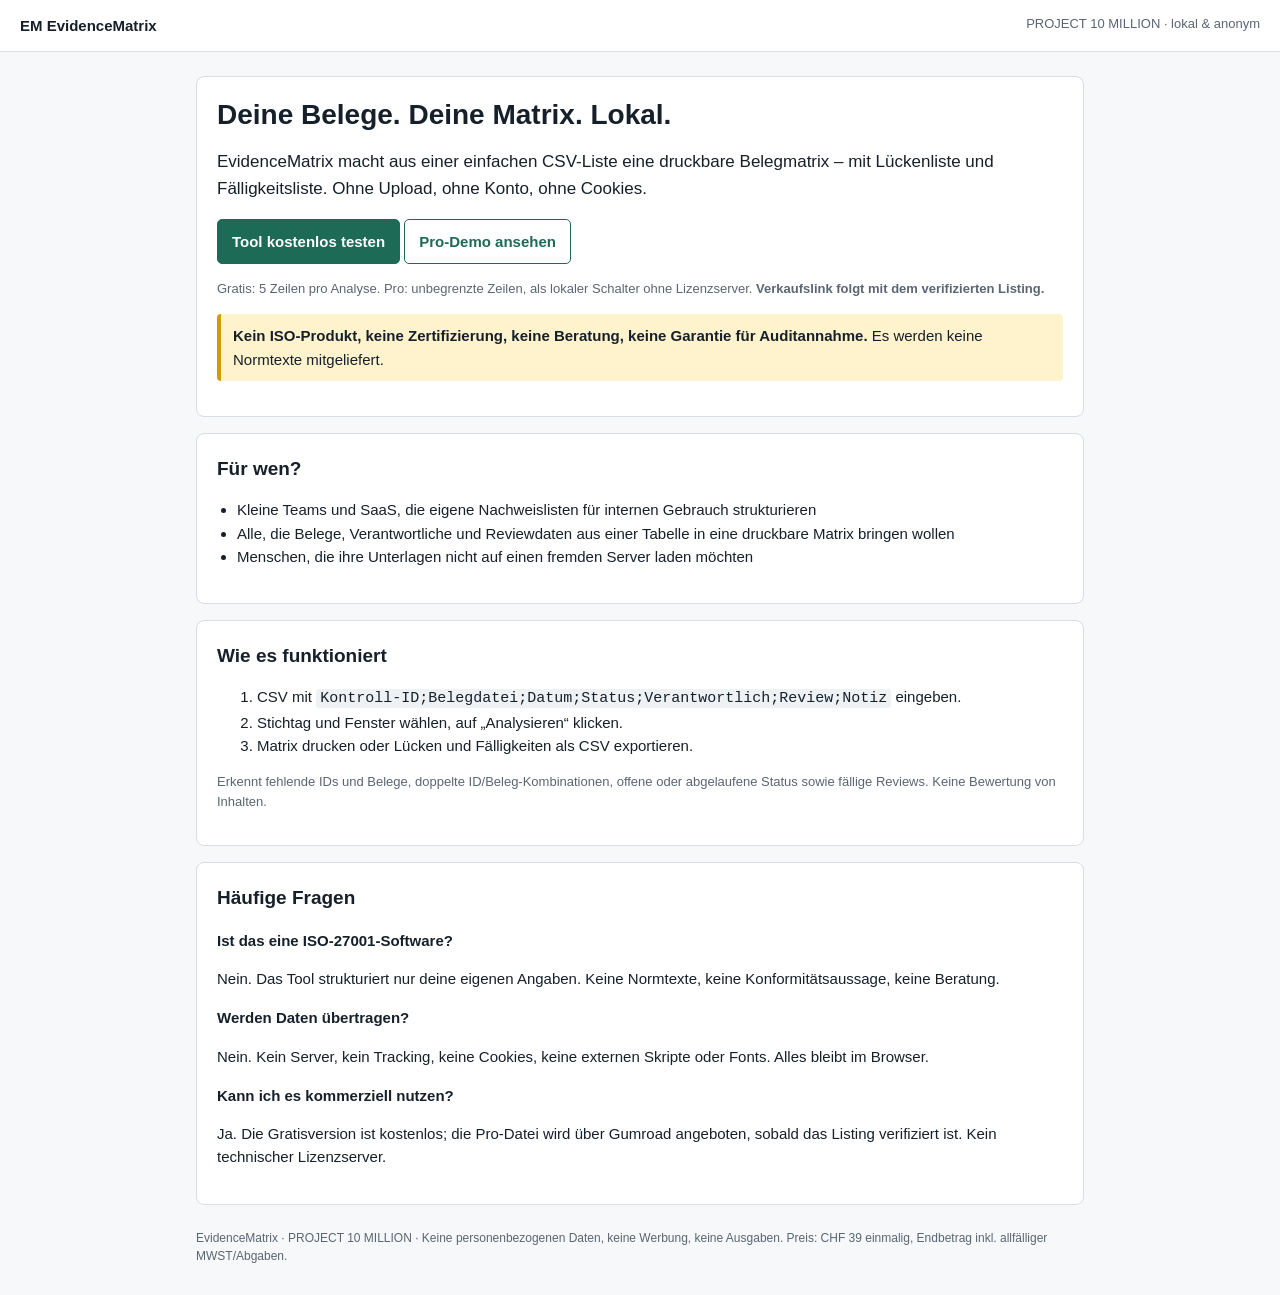
==== evidencematrix/index.html @ 5dbdaacd "EvidenceMatrix v0.1.0 – lokale Belegmatrix aus CSV Statische Landingpage und Tool im Unterordner; oh" ====
<!doctype html>
<html lang="de-CH">
<head>
  <meta charset="utf-8">
  <meta name="viewport" content="width=device-width, initial-scale=1">
  <title>EvidenceMatrix – Belegmatrix offline aus CSV</title>
  <meta name="description" content="Aus deiner eigenen CSV-Liste eine druckbare Belegmatrix, Lückenliste und Fälligkeitsliste erstellen. 100 % lokal im Browser, ohne Upload, Konto oder Cookies.">
  <meta name="robots" content="index,follow">
  <link rel="canonical" href="https://phil-antrope.github.io/qrwerk/evidencematrix/">
  <meta property="og:title" content="EvidenceMatrix – Belegmatrix offline aus CSV">
  <meta property="og:description" content="Struktur statt Beratung: deine Belege, deine Matrix, lokal im Browser.">
  <meta property="og:type" content="website">
  <meta property="og:url" content="https://phil-antrope.github.io/qrwerk/evidencematrix/">
  <meta name="twitter:card" content="summary">
  <script type="application/ld+json">
  {
    "@context": "https://schema.org",
    "@type": "SoftwareApplication",
    "name": "EvidenceMatrix",
    "applicationCategory": "BusinessApplication",
    "operatingSystem": "Webbrowser",
    "url": "https://phil-antrope.github.io/qrwerk/evidencematrix/",
    "description": "Lokaler Assembler für Belegmatrizen aus CSV: Lücken und fällige Reviews erkennen, ohne Upload und ohne Konto.",
    "offers": { "@type": "Offer", "price": "39", "priceCurrency": "CHF" }
  }
  </script>
  <script type="application/ld+json">
  {
    "@context": "https://schema.org",
    "@type": "FAQPage",
    "mainEntity": [
      {
        "@type": "Question",
        "name": "Was macht EvidenceMatrix?",
        "acceptedAnswer": { "@type": "Answer", "text": "Die Anwendung liest eine selbst gepflegte CSV-Liste mit Kontroll-IDs, Belegdateien, Status und Reviewdaten und erzeugt daraus eine druckbare Matrix, eine Lückenliste und eine Liste fälliger Reviews. Alles bleibt im Browser." }
      },
      {
        "@type": "Question",
        "name": "Ist EvidenceMatrix eine ISO-27001-Software?",
        "acceptedAnswer": { "@type": "Answer", "text": "Nein. Es werden keine Normtexte oder Kontrollkataloge mitgeliefert, keine Konformität zugesagt und keine Beratung angeboten. Das Tool strukturiert ausschliesslich deine eigenen Angaben." }
      },
      {
        "@type": "Question",
        "name": "Werden meine Daten hochgeladen?",
        "acceptedAnswer": { "@type": "Answer", "text": "Nein. Es gibt keinen Server, kein Tracking, keine Cookies und keine externen Ressourcen. Eine Vorlage wird nur auf ausdrücklichen Klick im lokalen Browser-Speicher abgelegt." }
      },
      {
        "@type": "Question",
        "name": "Was kostet EvidenceMatrix?",
        "acceptedAnswer": { "@type": "Answer", "text": "Die Gratisversion ist kostenlos und verarbeitet 5 Zeilen pro Analyse. Die Pro-Datei kostet CHF 39 einmalig, ohne Abo und ohne Lizenzserver. Der Verkauf startet erst mit einem verifizierten Produktlisting." }
      }
    ]
  }
  </script>
  <style>
    :root{color-scheme:light;--ink:#16202a;--muted:#5a6673;--line:#d8dee5;--accent:#1d6b57;--warn:#fff3cd}
    *{box-sizing:border-box}body{margin:0;font:15px/1.55 Arial,Helvetica,"Liberation Sans",sans-serif;color:var(--ink);background:#f6f8fa}
    header{display:flex;justify-content:space-between;gap:12px;padding:14px 20px;background:#fff;border-bottom:1px solid var(--line)}
    .brand{font-weight:700}.tag{color:var(--muted);font-size:13px}
    main{max-width:920px;margin:24px auto;padding:0 16px}
    section{background:#fff;border:1px solid var(--line);border-radius:8px;padding:20px;margin-bottom:16px}
    h1{font-size:28px;line-height:1.25;margin:0 0 10px}h2{font-size:19px;margin:0 0 8px}h3{font-size:15px;margin:16px 0 6px}
    .lead{font-size:17px}.hinweis{background:var(--warn);border-left:4px solid #d39c00;padding:10px 12px;border-radius:4px}
    a.button,button{display:inline-block;padding:10px 14px;border:1px solid var(--accent);background:var(--accent);color:#fff;border-radius:5px;text-decoration:none;font-weight:700;cursor:pointer}
    a.button.alt{background:#fff;color:var(--accent)}
    ul{padding-left:20px}.small{color:var(--muted);font-size:13px}code{background:#eef2f5;padding:1px 4px;border-radius:3px}
    footer{max-width:920px;margin:0 auto 30px;padding:0 16px;color:var(--muted);font-size:12px}
  </style>
</head>
<body>
  <header><div class="brand">EM EvidenceMatrix</div><div class="tag">PROJECT 10 MILLION · lokal &amp; anonym</div></header>
  <main>
    <section>
      <h1>Deine Belege. Deine Matrix. Lokal.</h1>
      <p class="lead">EvidenceMatrix macht aus einer einfachen CSV-Liste eine druckbare
        Belegmatrix – mit Lückenliste und Fälligkeitsliste. Ohne Upload, ohne Konto, ohne Cookies.</p>
      <p><a class="button" href="em-tool.html">Tool kostenlos testen</a>
        <a class="button alt" href="em-tool.html?pro=1">Pro-Demo ansehen</a></p>
      <p class="small">Gratis: 5 Zeilen pro Analyse. Pro: unbegrenzte Zeilen, als lokaler
        Schalter ohne Lizenzserver. <strong>Verkaufslink folgt mit dem verifizierten Listing.</strong></p>
      <p class="hinweis"><strong>Kein ISO-Produkt, keine Zertifizierung, keine Beratung,
        keine Garantie für Auditannahme.</strong> Es werden keine Normtexte mitgeliefert.</p>
    </section>

    <section>
      <h2>Für wen?</h2>
      <ul>
        <li>Kleine Teams und SaaS, die eigene Nachweislisten für internen Gebrauch strukturieren</li>
        <li>Alle, die Belege, Verantwortliche und Reviewdaten aus einer Tabelle in eine druckbare Matrix bringen wollen</li>
        <li>Menschen, die ihre Unterlagen nicht auf einen fremden Server laden möchten</li>
      </ul>
    </section>

    <section>
      <h2>Wie es funktioniert</h2>
      <ol>
        <li>CSV mit <code>Kontroll-ID;Belegdatei;Datum;Status;Verantwortlich;Review;Notiz</code> eingeben.</li>
        <li>Stichtag und Fenster wählen, auf „Analysieren“ klicken.</li>
        <li>Matrix drucken oder Lücken und Fälligkeiten als CSV exportieren.</li>
      </ol>
      <p class="small">Erkennt fehlende IDs und Belege, doppelte ID/Beleg-Kombinationen,
        offene oder abgelaufene Status sowie fällige Reviews. Keine Bewertung von Inhalten.</p>
    </section>

    <section>
      <h2>Häufige Fragen</h2>
      <h3>Ist das eine ISO-27001-Software?</h3>
      <p>Nein. Das Tool strukturiert nur deine eigenen Angaben. Keine Normtexte, keine Konformitätsaussage, keine Beratung.</p>
      <h3>Werden Daten übertragen?</h3>
      <p>Nein. Kein Server, kein Tracking, keine Cookies, keine externen Skripte oder Fonts. Alles bleibt im Browser.</p>
      <h3>Kann ich es kommerziell nutzen?</h3>
      <p>Ja. Die Gratisversion ist kostenlos; die Pro-Datei wird über Gumroad angeboten, sobald das Listing verifiziert ist. Kein technischer Lizenzserver.</p>
    </section>
  </main>
  <footer>EvidenceMatrix · PROJECT 10 MILLION · Keine personenbezogenen Daten, keine Werbung, keine Ausgaben. Preis: CHF 39 einmalig, Endbetrag inkl. allfälliger MWST/Abgaben.</footer>
</body>
</html>
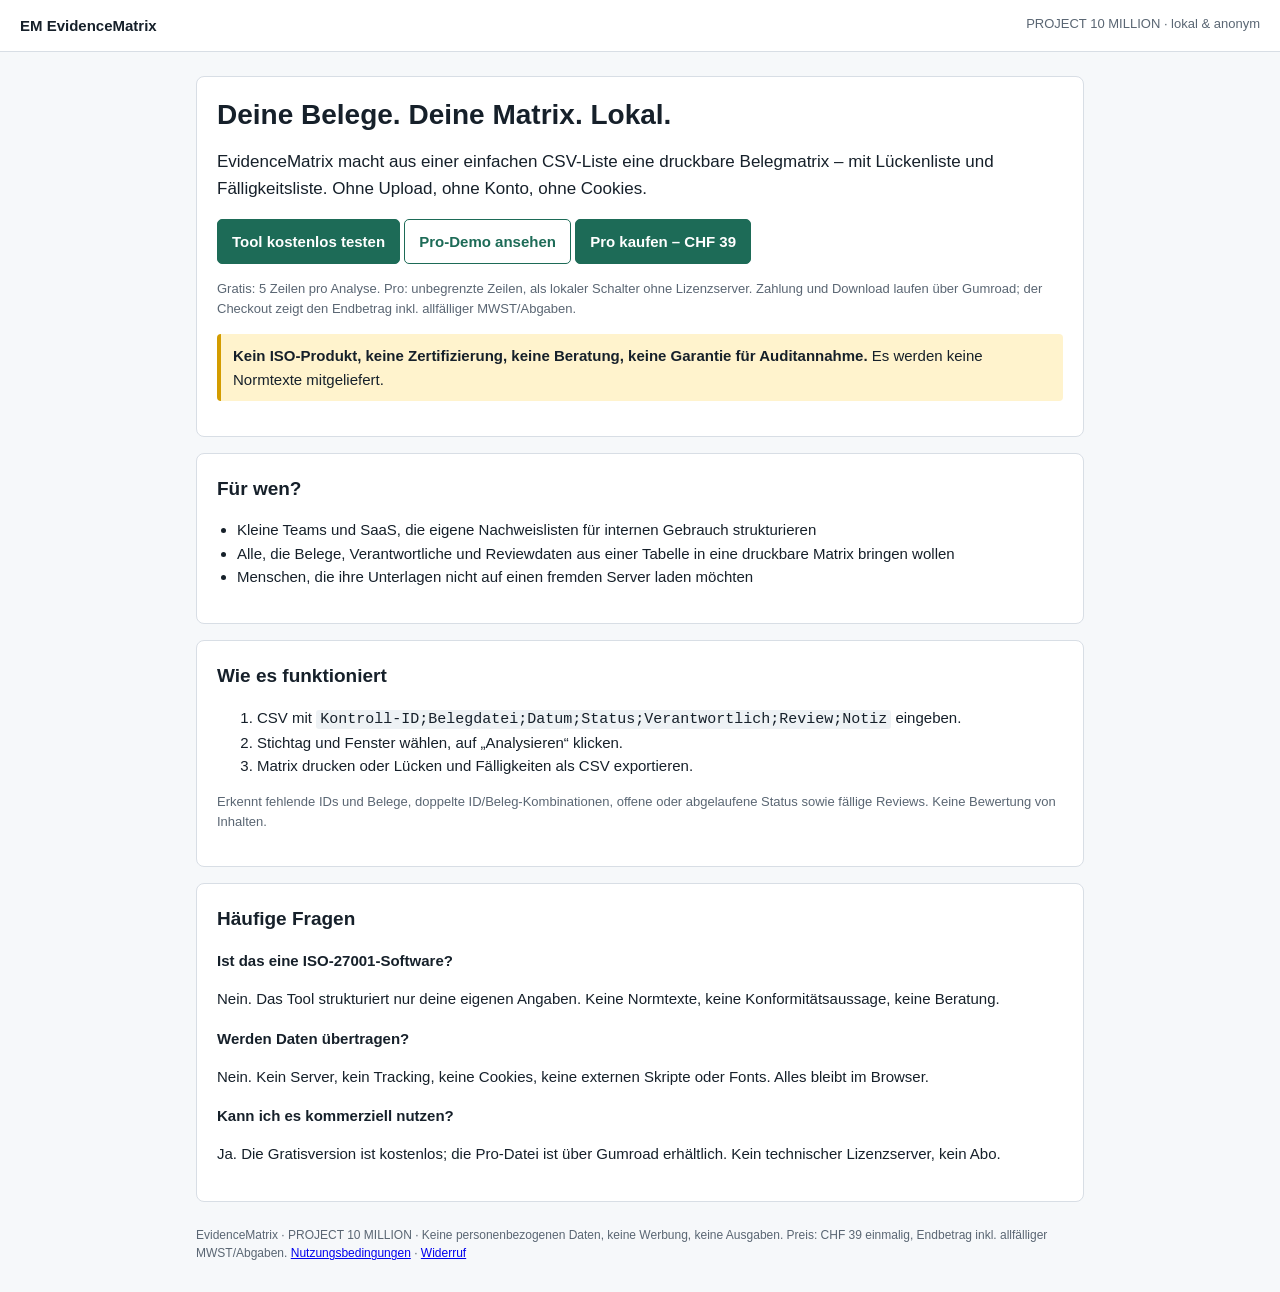
==== commit 53260c22: "EvidenceMatrix: Kaufbutton und Rechtliches verlinkt Gumroad-Listing verifiziert; CHF 39, 13.2 KB ZIP" ====
--- a/evidencematrix/index.html
+++ b/evidencematrix/index.html
@@ -47,7 +47,7 @@
       {
         "@type": "Question",
         "name": "Was kostet EvidenceMatrix?",
-        "acceptedAnswer": { "@type": "Answer", "text": "Die Gratisversion ist kostenlos und verarbeitet 5 Zeilen pro Analyse. Die Pro-Datei kostet CHF 39 einmalig, ohne Abo und ohne Lizenzserver. Der Verkauf startet erst mit einem verifizierten Produktlisting." }
+        "acceptedAnswer": { "@type": "Answer", "text": "Die Gratisversion ist kostenlos und verarbeitet 5 Zeilen pro Analyse. Die Pro-Datei kostet CHF 39 einmalig über Gumroad, ohne Abo und ohne Lizenzserver." }
       }
     ]
   }
@@ -75,9 +75,11 @@
       <p class="lead">EvidenceMatrix macht aus einer einfachen CSV-Liste eine druckbare
         Belegmatrix – mit Lückenliste und Fälligkeitsliste. Ohne Upload, ohne Konto, ohne Cookies.</p>
       <p><a class="button" href="em-tool.html">Tool kostenlos testen</a>
-        <a class="button alt" href="em-tool.html?pro=1">Pro-Demo ansehen</a></p>
+        <a class="button alt" href="em-tool.html?pro=1">Pro-Demo ansehen</a>
+        <a class="button" href="https://1502003004208.gumroad.com/l/evidencematrix">Pro kaufen – CHF 39</a></p>
       <p class="small">Gratis: 5 Zeilen pro Analyse. Pro: unbegrenzte Zeilen, als lokaler
-        Schalter ohne Lizenzserver. <strong>Verkaufslink folgt mit dem verifizierten Listing.</strong></p>
+        Schalter ohne Lizenzserver. Zahlung und Download laufen über Gumroad; der Checkout
+        zeigt den Endbetrag inkl. allfälliger MWST/Abgaben.</p>
       <p class="hinweis"><strong>Kein ISO-Produkt, keine Zertifizierung, keine Beratung,
         keine Garantie für Auditannahme.</strong> Es werden keine Normtexte mitgeliefert.</p>
     </section>
@@ -109,9 +111,9 @@
       <h3>Werden Daten übertragen?</h3>
       <p>Nein. Kein Server, kein Tracking, keine Cookies, keine externen Skripte oder Fonts. Alles bleibt im Browser.</p>
       <h3>Kann ich es kommerziell nutzen?</h3>
-      <p>Ja. Die Gratisversion ist kostenlos; die Pro-Datei wird über Gumroad angeboten, sobald das Listing verifiziert ist. Kein technischer Lizenzserver.</p>
+      <p>Ja. Die Gratisversion ist kostenlos; die Pro-Datei ist über Gumroad erhältlich. Kein technischer Lizenzserver, kein Abo.</p>
     </section>
   </main>
-  <footer>EvidenceMatrix · PROJECT 10 MILLION · Keine personenbezogenen Daten, keine Werbung, keine Ausgaben. Preis: CHF 39 einmalig, Endbetrag inkl. allfälliger MWST/Abgaben.</footer>
+  <footer>EvidenceMatrix · PROJECT 10 MILLION · Keine personenbezogenen Daten, keine Werbung, keine Ausgaben. Preis: CHF 39 einmalig, Endbetrag inkl. allfälliger MWST/Abgaben. <a href="../rechtliches/nutzungsbedingungen.html">Nutzungsbedingungen</a> · <a href="../rechtliches/widerruf.html">Widerruf</a></footer>
 </body>
 </html>
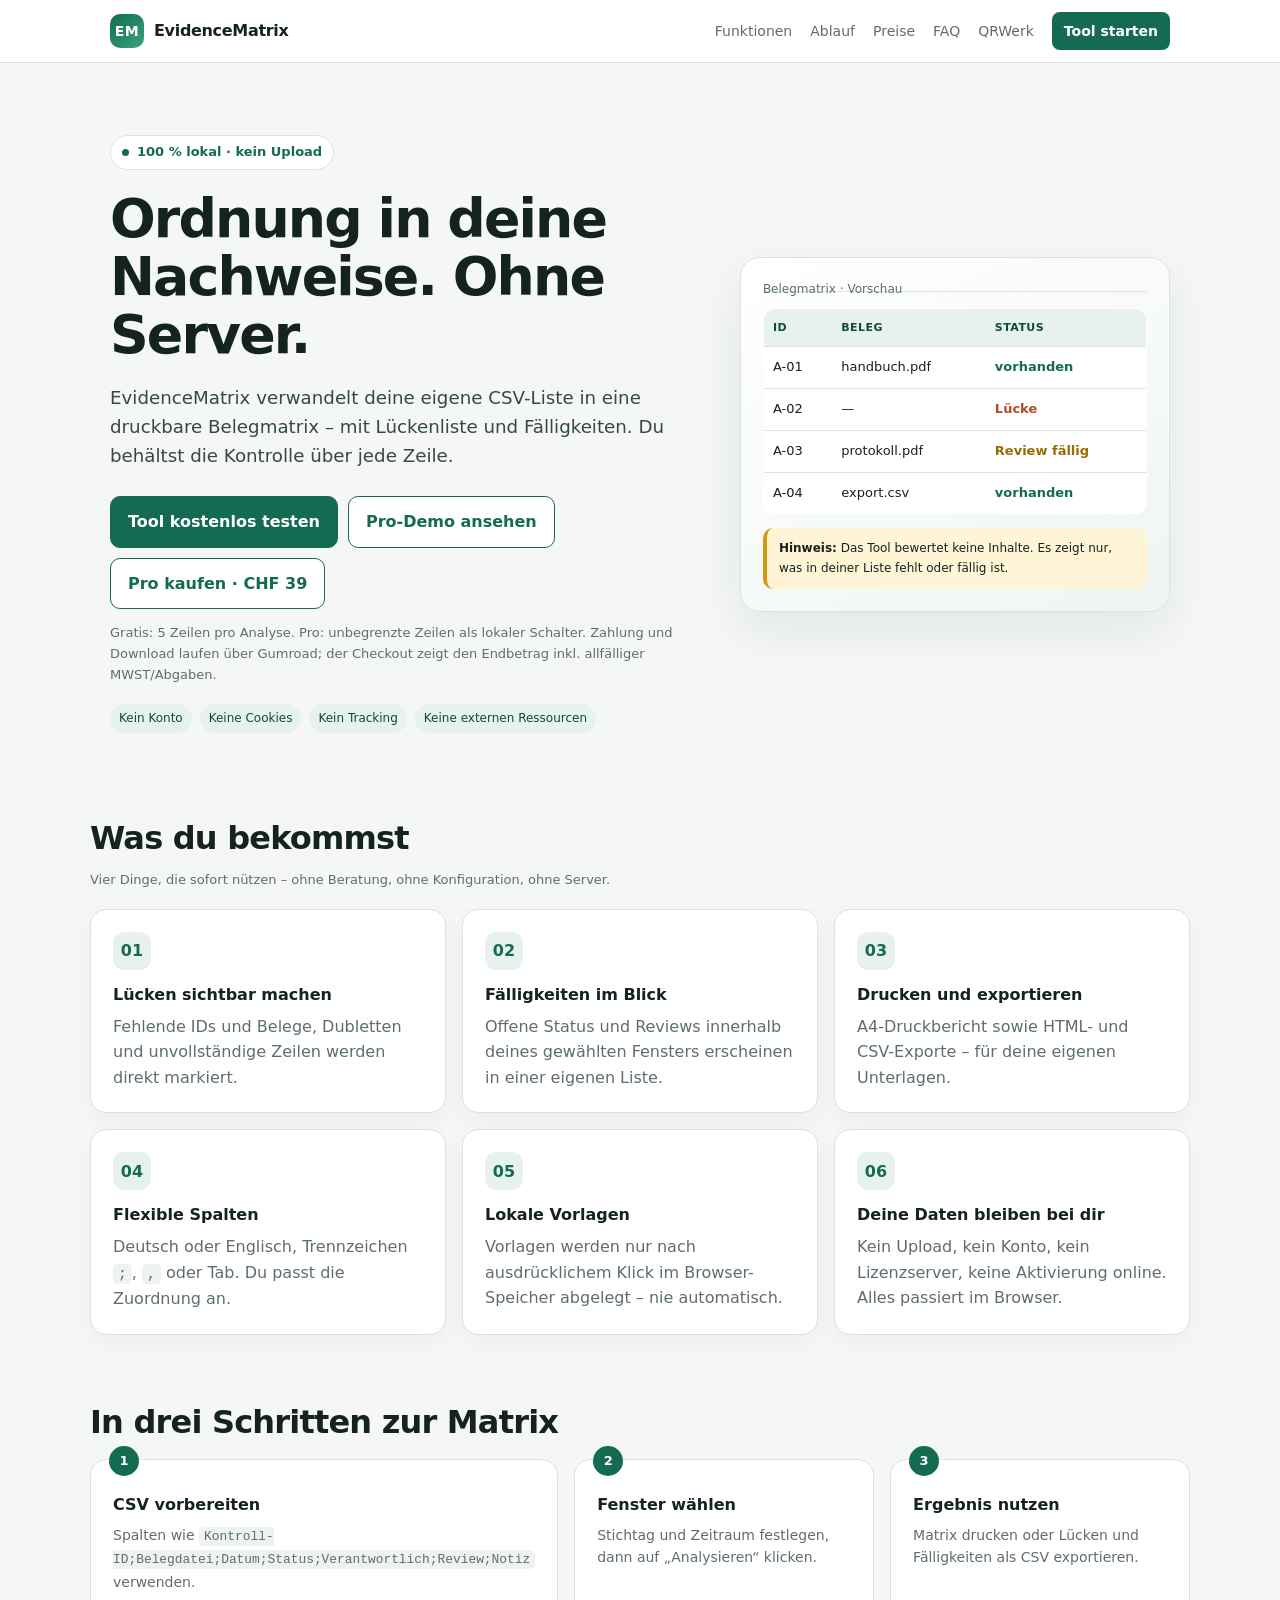
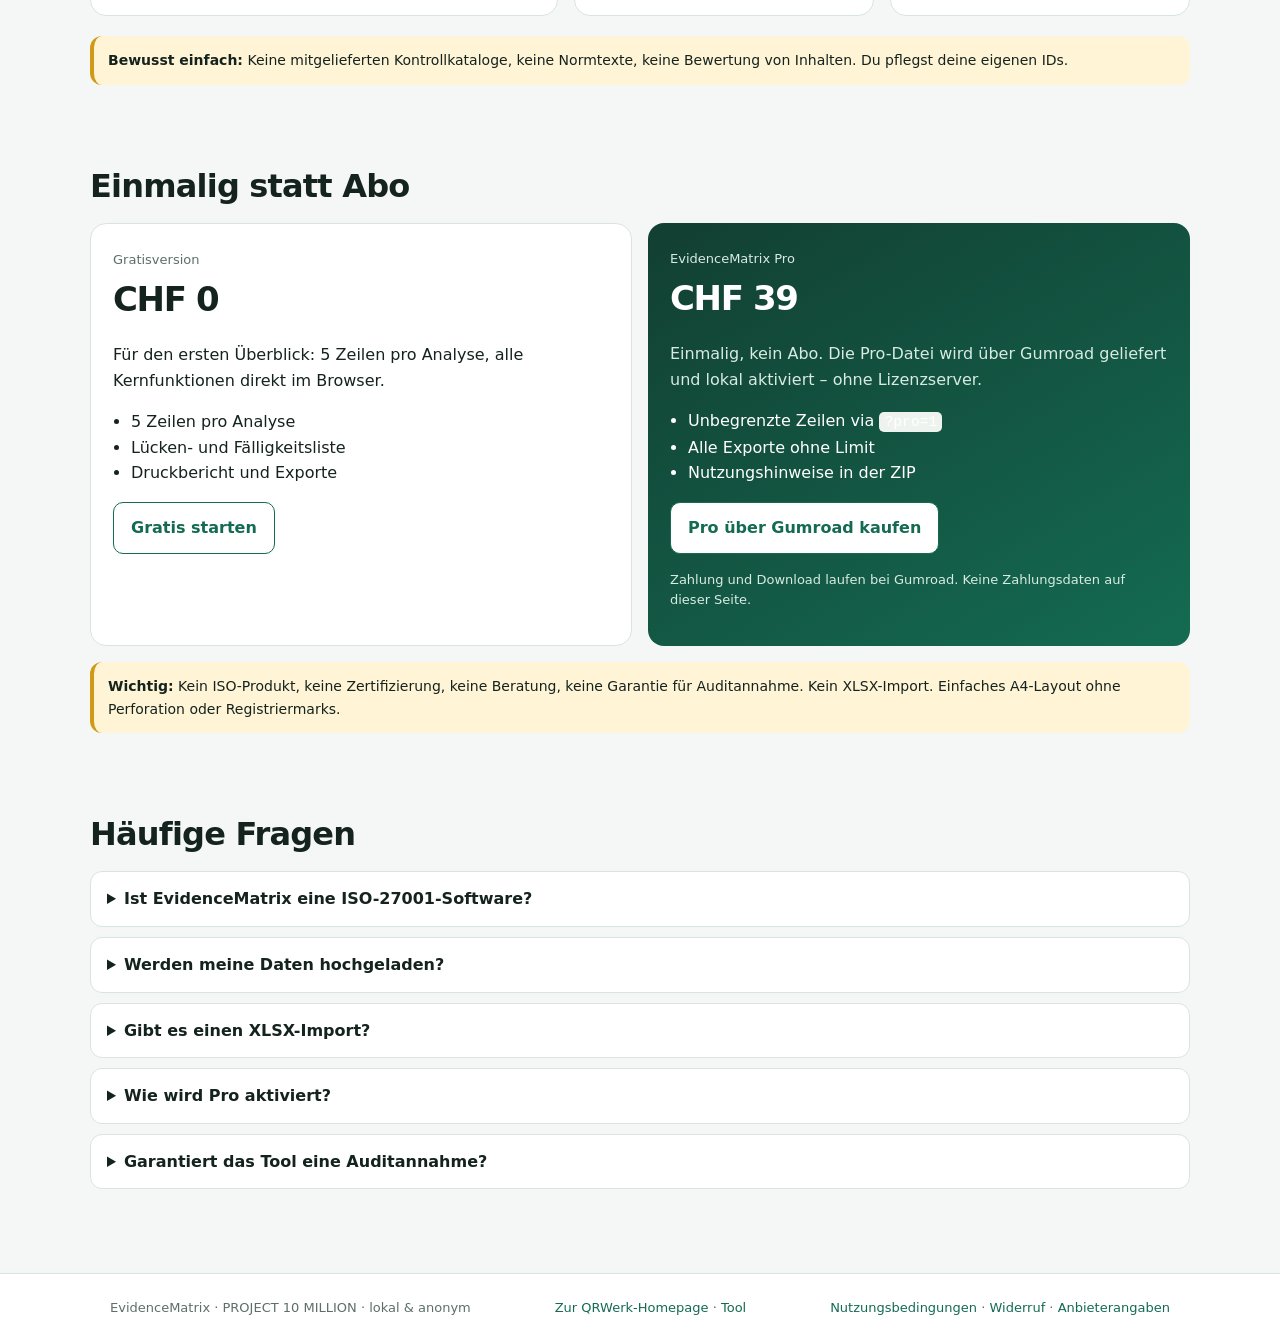
==== commit 1d77cda0: "EvidenceMatrix: professionelle Produktseite Responsive Landingpage, klare CTA, FAQ und Rechtslinks; " ====
--- a/evidencematrix/index.html
+++ b/evidencematrix/index.html
@@ -3,11 +3,11 @@
 <head>
   <meta charset="utf-8">
   <meta name="viewport" content="width=device-width, initial-scale=1">
-  <title>EvidenceMatrix – Belegmatrix offline aus CSV</title>
+  <title>EvidenceMatrix – Belegmatrix lokal aus CSV</title>
   <meta name="description" content="Aus deiner eigenen CSV-Liste eine druckbare Belegmatrix, Lückenliste und Fälligkeitsliste erstellen. 100 % lokal im Browser, ohne Upload, Konto oder Cookies.">
   <meta name="robots" content="index,follow">
   <link rel="canonical" href="https://phil-antrope.github.io/qrwerk/evidencematrix/">
-  <meta property="og:title" content="EvidenceMatrix – Belegmatrix offline aus CSV">
+  <meta property="og:title" content="EvidenceMatrix – Belegmatrix lokal aus CSV">
   <meta property="og:description" content="Struktur statt Beratung: deine Belege, deine Matrix, lokal im Browser.">
   <meta property="og:type" content="website">
   <meta property="og:url" content="https://phil-antrope.github.io/qrwerk/evidencematrix/">
@@ -21,7 +21,14 @@
     "operatingSystem": "Webbrowser",
     "url": "https://phil-antrope.github.io/qrwerk/evidencematrix/",
     "description": "Lokaler Assembler für Belegmatrizen aus CSV: Lücken und fällige Reviews erkennen, ohne Upload und ohne Konto.",
-    "offers": { "@type": "Offer", "price": "39", "priceCurrency": "CHF" }
+    "inLanguage": "de-CH",
+    "offers": {
+      "@type": "Offer",
+      "price": "39",
+      "priceCurrency": "CHF",
+      "url": "https://1502003004208.gumroad.com/l/evidencematrix",
+      "description": "EvidenceMatrix Pro: unbegrenzte Zeilen, lokaler Schalter ohne Lizenzserver. Einmalig, kein Abo."
+    }
   }
   </script>
   <script type="application/ld+json">
@@ -53,67 +60,189 @@
   }
   </script>
   <style>
-    :root{color-scheme:light;--ink:#16202a;--muted:#5a6673;--line:#d8dee5;--accent:#1d6b57;--warn:#fff3cd}
-    *{box-sizing:border-box}body{margin:0;font:15px/1.55 Arial,Helvetica,"Liberation Sans",sans-serif;color:var(--ink);background:#f6f8fa}
-    header{display:flex;justify-content:space-between;gap:12px;padding:14px 20px;background:#fff;border-bottom:1px solid var(--line)}
-    .brand{font-weight:700}.tag{color:var(--muted);font-size:13px}
-    main{max-width:920px;margin:24px auto;padding:0 16px}
-    section{background:#fff;border:1px solid var(--line);border-radius:8px;padding:20px;margin-bottom:16px}
-    h1{font-size:28px;line-height:1.25;margin:0 0 10px}h2{font-size:19px;margin:0 0 8px}h3{font-size:15px;margin:16px 0 6px}
-    .lead{font-size:17px}.hinweis{background:var(--warn);border-left:4px solid #d39c00;padding:10px 12px;border-radius:4px}
-    a.button,button{display:inline-block;padding:10px 14px;border:1px solid var(--accent);background:var(--accent);color:#fff;border-radius:5px;text-decoration:none;font-weight:700;cursor:pointer}
-    a.button.alt{background:#fff;color:var(--accent)}
-    ul{padding-left:20px}.small{color:var(--muted);font-size:13px}code{background:#eef2f5;padding:1px 4px;border-radius:3px}
-    footer{max-width:920px;margin:0 auto 30px;padding:0 16px;color:var(--muted);font-size:12px}
+    :root{color-scheme:light;--ink:#14231e;--muted:#5d6f68;--line:#d9e4df;--bg:#f4f7f5;--card:#fff;--accent:#146b52;--accent-dark:#0d4b3a;--soft:#e7f2ed;--warn:#fff4d6;--warn-line:#d19a16}
+    *{box-sizing:border-box}
+    html{scroll-behavior:smooth}
+    body{margin:0;font:16px/1.6 system-ui,-apple-system,"Segoe UI",Arial,sans-serif;color:var(--ink);background:var(--bg)}
+    a{color:inherit}
+    .skip{position:absolute;left:-999px;top:0;background:#fff;padding:10px 14px;z-index:20}
+    .skip:focus{left:12px;top:12px}
+    .site{position:sticky;top:0;z-index:10;background:rgba(255,255,255,.94);border-bottom:1px solid var(--line);backdrop-filter:blur(8px)}
+    .nav{max-width:1100px;margin:auto;padding:12px 20px;display:flex;align-items:center;justify-content:space-between;gap:18px}
+    .brand{display:flex;align-items:center;gap:10px;font-weight:800;letter-spacing:-.02em;text-decoration:none}
+    .logo{width:34px;height:34px;border-radius:10px;display:grid;place-items:center;color:#fff;background:linear-gradient(140deg,var(--accent),#39a37d);font-size:14px;letter-spacing:.04em}
+    .navlinks{display:flex;gap:18px;align-items:center;flex-wrap:wrap;font-size:14px}
+    .navlinks a{text-decoration:none;color:var(--muted)}
+    .navlinks a:hover{color:var(--accent)}
+    .navlinks .nav-cta{color:#fff;background:var(--accent);padding:8px 12px;border-radius:8px;font-weight:700}
+    .navlinks .nav-cta:hover{color:#fff;background:var(--accent-dark)}
+    .hero{max-width:1100px;margin:0 auto;padding:72px 20px 52px;display:grid;grid-template-columns:1.15fr .85fr;gap:48px;align-items:center}
+    .eyebrow{display:inline-flex;align-items:center;gap:8px;padding:6px 11px;border:1px solid var(--line);border-radius:999px;background:#fff;color:var(--accent);font-size:13px;font-weight:700}
+    .dot{width:7px;height:7px;border-radius:50%;background:var(--accent)}
+    h1{font-size:clamp(2.2rem,4.2vw,3.5rem);line-height:1.08;letter-spacing:-.035em;margin:20px 0 16px}
+    h2{font-size:clamp(1.5rem,2.6vw,2rem);letter-spacing:-.025em;line-height:1.2;margin:0 0 12px}
+    h3{font-size:1rem;margin:0 0 6px}
+    .lead{font-size:1.14rem;color:#354a42;max-width:58ch}
+    .actions{display:flex;flex-wrap:wrap;gap:10px;margin:26px 0 14px}
+    .btn{display:inline-flex;align-items:center;justify-content:center;gap:8px;padding:12px 17px;border-radius:10px;text-decoration:none;font-weight:800;border:1px solid var(--accent);background:var(--accent);color:#fff}
+    .btn:hover{background:var(--accent-dark);border-color:var(--accent-dark);color:#fff}
+    .btn.secondary{background:#fff;color:var(--accent)}
+    .btn.secondary:hover{background:var(--soft);color:var(--accent-dark)}
+    .small{color:var(--muted);font-size:13px}
+    .trust{display:flex;flex-wrap:wrap;gap:8px;margin-top:18px}
+    .pill{font-size:12px;padding:5px 9px;border-radius:999px;background:var(--soft);color:var(--accent-dark)}
+    .visual{position:relative;background:linear-gradient(150deg,#fff,#eef5f1);border:1px solid var(--line);border-radius:20px;padding:22px;box-shadow:0 18px 50px rgba(20,35,30,.08)}
+    .visual-bar{height:12px;border-bottom:1px solid var(--line);margin-bottom:16px;color:var(--muted);font-size:12px}
+    .table{width:100%;border-collapse:collapse;font-size:13px;background:#fff;border-radius:12px;overflow:hidden;border:1px solid var(--line)}
+    .table th,.table td{text-align:left;padding:10px 9px;border-bottom:1px solid var(--line)}
+    .table th{background:var(--soft);font-size:11px;text-transform:uppercase;letter-spacing:.04em;color:var(--accent-dark)}
+    .ok{color:var(--accent);font-weight:800}.missing{color:#b34a2a;font-weight:800}.due{color:#9a6b00;font-weight:800}
+    .visual-note{margin-top:14px;padding:11px 12px;border-radius:10px;background:var(--warn);border-left:4px solid var(--warn-line);font-size:12px}
+    .wrap{max-width:1100px;margin:0 auto;padding:0 20px}
+    .section{padding:34px 0}
+    .grid{display:grid;gap:16px}
+    .grid.three{grid-template-columns:repeat(3,1fr)}
+    .grid.two{grid-template-columns:repeat(2,1fr)}
+    .card{background:var(--card);border:1px solid var(--line);border-radius:16px;padding:22px;box-shadow:0 8px 24px rgba(20,35,30,.04)}
+    .card p{margin:0;color:var(--muted)}
+    .icon{width:38px;height:38px;border-radius:11px;background:var(--soft);display:grid;place-items:center;color:var(--accent);font-weight:900;margin-bottom:12px}
+    .steps{counter-reset:step;display:grid;grid-template-columns:repeat(3,1fr);gap:16px}
+    .step{counter-increment:step;background:#fff;border:1px solid var(--line);border-radius:16px;padding:22px;position:relative}
+    .step:before{content:counter(step);position:absolute;top:-14px;left:18px;width:30px;height:30px;border-radius:50%;background:var(--accent);color:#fff;display:grid;place-items:center;font-weight:800;font-size:13px}
+    .step h3{margin-top:10px}
+    .step p{font-size:14px;color:var(--muted);margin:0}
+    code{background:#eef3f0;padding:2px 5px;border-radius:5px;font-size:.92em}
+    .price{display:grid;grid-template-columns:1fr 1fr;gap:16px;align-items:stretch}
+    .price .free{background:#fff;border:1px solid var(--line);border-radius:16px;padding:22px}
+    .price .pro{background:linear-gradient(150deg,#123f32,#146b52);color:#fff;border-radius:16px;padding:22px}
+    .price .pro p,.price .pro .small{color:#d8ebe3}
+    .amount{font-size:34px;font-weight:900;letter-spacing:-.04em}
+    .price ul{padding-left:18px;margin:10px 0 0}
+    .notice{padding:13px 14px;border-radius:12px;background:var(--warn);border-left:4px solid var(--warn-line);font-size:14px}
+    details{background:#fff;border:1px solid var(--line);border-radius:12px;padding:14px 16px;margin-bottom:10px}
+    summary{cursor:pointer;font-weight:750}
+    details p{color:var(--muted);margin:10px 0 0}
+    footer{border-top:1px solid var(--line);background:#fff;margin-top:40px}
+    .footer-inner{max-width:1100px;margin:auto;padding:24px 20px;display:flex;flex-wrap:wrap;gap:12px 24px;justify-content:space-between;color:var(--muted);font-size:13px}
+    footer a{color:var(--accent);text-decoration:none}
+    @media(max-width:820px){
+      .hero{grid-template-columns:1fr;padding-top:44px;gap:28px}
+      .navlinks a:not(.nav-cta){display:none}
+      .grid.three,.grid.two,.steps,.price{grid-template-columns:1fr}
+      .visual{order:-1}
+    }
   </style>
 </head>
 <body>
-  <header><div class="brand">EM EvidenceMatrix</div><div class="tag">PROJECT 10 MILLION · lokal &amp; anonym</div></header>
-  <main>
-    <section>
-      <h1>Deine Belege. Deine Matrix. Lokal.</h1>
-      <p class="lead">EvidenceMatrix macht aus einer einfachen CSV-Liste eine druckbare
-        Belegmatrix – mit Lückenliste und Fälligkeitsliste. Ohne Upload, ohne Konto, ohne Cookies.</p>
-      <p><a class="button" href="em-tool.html">Tool kostenlos testen</a>
-        <a class="button alt" href="em-tool.html?pro=1">Pro-Demo ansehen</a>
-        <a class="button" href="https://1502003004208.gumroad.com/l/evidencematrix">Pro kaufen – CHF 39</a></p>
-      <p class="small">Gratis: 5 Zeilen pro Analyse. Pro: unbegrenzte Zeilen, als lokaler
-        Schalter ohne Lizenzserver. Zahlung und Download laufen über Gumroad; der Checkout
-        zeigt den Endbetrag inkl. allfälliger MWST/Abgaben.</p>
-      <p class="hinweis"><strong>Kein ISO-Produkt, keine Zertifizierung, keine Beratung,
-        keine Garantie für Auditannahme.</strong> Es werden keine Normtexte mitgeliefert.</p>
-    </section>
-
-    <section>
-      <h2>Für wen?</h2>
-      <ul>
-        <li>Kleine Teams und SaaS, die eigene Nachweislisten für internen Gebrauch strukturieren</li>
-        <li>Alle, die Belege, Verantwortliche und Reviewdaten aus einer Tabelle in eine druckbare Matrix bringen wollen</li>
-        <li>Menschen, die ihre Unterlagen nicht auf einen fremden Server laden möchten</li>
-      </ul>
-    </section>
-
-    <section>
-      <h2>Wie es funktioniert</h2>
-      <ol>
-        <li>CSV mit <code>Kontroll-ID;Belegdatei;Datum;Status;Verantwortlich;Review;Notiz</code> eingeben.</li>
-        <li>Stichtag und Fenster wählen, auf „Analysieren“ klicken.</li>
-        <li>Matrix drucken oder Lücken und Fälligkeiten als CSV exportieren.</li>
-      </ol>
-      <p class="small">Erkennt fehlende IDs und Belege, doppelte ID/Beleg-Kombinationen,
-        offene oder abgelaufene Status sowie fällige Reviews. Keine Bewertung von Inhalten.</p>
-    </section>
-
-    <section>
+  <a class="skip" href="#inhalt">Zum Inhalt springen</a>
+  <header class="site">
+    <nav class="nav" aria-label="Hauptnavigation">
+      <a class="brand" href="index.html"><span class="logo">EM</span> EvidenceMatrix</a>
+      <div class="navlinks">
+        <a href="#funktionen">Funktionen</a>
+        <a href="#ablauf">Ablauf</a>
+        <a href="#preise">Preise</a>
+        <a href="#faq">FAQ</a>
+        <a href="../index.html">QRWerk</a>
+        <a class="nav-cta" href="em-tool.html">Tool starten</a>
+      </div>
+    </nav>
+  </header>
+
+  <main id="inhalt">
+    <section class="hero">
+      <div>
+        <span class="eyebrow"><span class="dot"></span> 100 % lokal · kein Upload</span>
+        <h1>Ordnung in deine Nachweise. Ohne Server.</h1>
+        <p class="lead">EvidenceMatrix verwandelt deine eigene CSV-Liste in eine druckbare Belegmatrix – mit Lückenliste und Fälligkeiten. Du behältst die Kontrolle über jede Zeile.</p>
+        <div class="actions">
+          <a class="btn" href="em-tool.html">Tool kostenlos testen</a>
+          <a class="btn secondary" href="em-tool.html?pro=1">Pro-Demo ansehen</a>
+          <a class="btn secondary" href="https://1502003004208.gumroad.com/l/evidencematrix">Pro kaufen · CHF 39</a>
+        </div>
+        <p class="small">Gratis: 5 Zeilen pro Analyse. Pro: unbegrenzte Zeilen als lokaler Schalter. Zahlung und Download laufen über Gumroad; der Checkout zeigt den Endbetrag inkl. allfälliger MWST/Abgaben.</p>
+        <div class="trust" aria-label="Eigenschaften">
+          <span class="pill">Kein Konto</span><span class="pill">Keine Cookies</span><span class="pill">Kein Tracking</span><span class="pill">Keine externen Ressourcen</span>
+        </div>
+      </div>
+      <div class="visual" aria-label="Beispiel einer Belegmatrix">
+        <div class="visual-bar">Belegmatrix · Vorschau</div>
+        <table class="table">
+          <thead><tr><th>ID</th><th>Beleg</th><th>Status</th></tr></thead>
+          <tbody>
+            <tr><td>A-01</td><td>handbuch.pdf</td><td class="ok">vorhanden</td></tr>
+            <tr><td>A-02</td><td>—</td><td class="missing">Lücke</td></tr>
+            <tr><td>A-03</td><td>protokoll.pdf</td><td class="due">Review fällig</td></tr>
+            <tr><td>A-04</td><td>export.csv</td><td class="ok">vorhanden</td></tr>
+          </tbody>
+        </table>
+        <div class="visual-note"><strong>Hinweis:</strong> Das Tool bewertet keine Inhalte. Es zeigt nur, was in deiner Liste fehlt oder fällig ist.</div>
+      </div>
+    </section>
+
+    <section class="wrap section" id="funktionen">
+      <h2>Was du bekommst</h2>
+      <p class="small">Vier Dinge, die sofort nützen – ohne Beratung, ohne Konfiguration, ohne Server.</p>
+      <div class="grid three" style="margin-top:18px">
+        <article class="card"><div class="icon">01</div><h3>Lücken sichtbar machen</h3><p>Fehlende IDs und Belege, Dubletten und unvollständige Zeilen werden direkt markiert.</p></article>
+        <article class="card"><div class="icon">02</div><h3>Fälligkeiten im Blick</h3><p>Offene Status und Reviews innerhalb deines gewählten Fensters erscheinen in einer eigenen Liste.</p></article>
+        <article class="card"><div class="icon">03</div><h3>Drucken und exportieren</h3><p>A4-Druckbericht sowie HTML- und CSV-Exporte – für deine eigenen Unterlagen.</p></article>
+        <article class="card"><div class="icon">04</div><h3>Flexible Spalten</h3><p>Deutsch oder Englisch, Trennzeichen <code>;</code>, <code>,</code> oder Tab. Du passt die Zuordnung an.</p></article>
+        <article class="card"><div class="icon">05</div><h3>Lokale Vorlagen</h3><p>Vorlagen werden nur nach ausdrücklichem Klick im Browser-Speicher abgelegt – nie automatisch.</p></article>
+        <article class="card"><div class="icon">06</div><h3>Deine Daten bleiben bei dir</h3><p>Kein Upload, kein Konto, kein Lizenzserver, keine Aktivierung online. Alles passiert im Browser.</p></article>
+      </div>
+    </section>
+
+    <section class="wrap section" id="ablauf">
+      <h2>In drei Schritten zur Matrix</h2>
+      <div class="steps" style="margin-top:18px">
+        <article class="step"><h3>CSV vorbereiten</h3><p>Spalten wie <code>Kontroll-ID;Belegdatei;Datum;Status;Verantwortlich;Review;Notiz</code> verwenden.</p></article>
+        <article class="step"><h3>Fenster wählen</h3><p>Stichtag und Zeitraum festlegen, dann auf „Analysieren“ klicken.</p></article>
+        <article class="step"><h3>Ergebnis nutzen</h3><p>Matrix drucken oder Lücken und Fälligkeiten als CSV exportieren.</p></article>
+      </div>
+      <p class="notice" style="margin-top:20px"><strong>Bewusst einfach:</strong> Keine mitgelieferten Kontrollkataloge, keine Normtexte, keine Bewertung von Inhalten. Du pflegst deine eigenen IDs.</p>
+    </section>
+
+    <section class="wrap section" id="preise">
+      <h2>Einmalig statt Abo</h2>
+      <div class="price" style="margin-top:18px">
+        <div class="free">
+          <span class="small">Gratisversion</span>
+          <div class="amount">CHF 0</div>
+          <p>Für den ersten Überblick: 5 Zeilen pro Analyse, alle Kernfunktionen direkt im Browser.</p>
+          <ul><li>5 Zeilen pro Analyse</li><li>Lücken- und Fälligkeitsliste</li><li>Druckbericht und Exporte</li></ul>
+          <p style="margin-top:16px"><a class="btn secondary" href="em-tool.html">Gratis starten</a></p>
+        </div>
+        <div class="pro">
+          <span class="small">EvidenceMatrix Pro</span>
+          <div class="amount">CHF 39</div>
+          <p>Einmalig, kein Abo. Die Pro-Datei wird über Gumroad geliefert und lokal aktiviert – ohne Lizenzserver.</p>
+          <ul><li>Unbegrenzte Zeilen via <code>?pro=1</code></li><li>Alle Exporte ohne Limit</li><li>Nutzungshinweise in der ZIP</li></ul>
+          <p style="margin-top:16px"><a class="btn secondary" href="https://1502003004208.gumroad.com/l/evidencematrix" style="background:#fff;color:var(--accent)">Pro über Gumroad kaufen</a></p>
+          <p class="small">Zahlung und Download laufen bei Gumroad. Keine Zahlungsdaten auf dieser Seite.</p>
+        </div>
+      </div>
+      <p class="notice" style="margin-top:16px"><strong>Wichtig:</strong> Kein ISO-Produkt, keine Zertifizierung, keine Beratung, keine Garantie für Auditannahme. Kein XLSX-Import. Einfaches A4-Layout ohne Perforation oder Registriermarks.</p>
+    </section>
+
+    <section class="wrap section" id="faq">
       <h2>Häufige Fragen</h2>
-      <h3>Ist das eine ISO-27001-Software?</h3>
-      <p>Nein. Das Tool strukturiert nur deine eigenen Angaben. Keine Normtexte, keine Konformitätsaussage, keine Beratung.</p>
-      <h3>Werden Daten übertragen?</h3>
-      <p>Nein. Kein Server, kein Tracking, keine Cookies, keine externen Skripte oder Fonts. Alles bleibt im Browser.</p>
-      <h3>Kann ich es kommerziell nutzen?</h3>
-      <p>Ja. Die Gratisversion ist kostenlos; die Pro-Datei ist über Gumroad erhältlich. Kein technischer Lizenzserver, kein Abo.</p>
+      <div style="margin-top:18px">
+        <details><summary>Ist EvidenceMatrix eine ISO-27001-Software?</summary><p>Nein. Es werden keine Normtexte oder Kontrollkataloge mitgeliefert. Das Tool strukturiert ausschliesslich deine eigenen Angaben und sagt keine Konformität zu.</p></details>
+        <details><summary>Werden meine Daten hochgeladen?</summary><p>Nein. Kein Server, kein Tracking, keine Cookies, keine externen Skripte oder Fonts. Eine Vorlage wird nur nach ausdrücklichem Klick lokal gespeichert.</p></details>
+        <details><summary>Gibt es einen XLSX-Import?</summary><p>Nein. Die Eingabe erfolgt über CSV mit wählbaren Trennzeichen. Es gibt keine Synchronisierung mit Cloud-Diensten.</p></details>
+        <details><summary>Wie wird Pro aktiviert?</summary><p>Über den lokalen Schalter <code>?pro=1</code> in der ausgelieferten ZIP-Datei. Kein Konto, kein Lizenzserver, keine Datenübertragung.</p></details>
+        <details><summary>Garantiert das Tool eine Auditannahme?</summary><p>Nein. Es erstellt eine Übersicht deiner eigenen Angaben. Es ersetzt keine Beratung und keine Prüfung durch Dritte.</p></details>
+      </div>
     </section>
   </main>
-  <footer>EvidenceMatrix · PROJECT 10 MILLION · Keine personenbezogenen Daten, keine Werbung, keine Ausgaben. Preis: CHF 39 einmalig, Endbetrag inkl. allfälliger MWST/Abgaben. <a href="../rechtliches/nutzungsbedingungen.html">Nutzungsbedingungen</a> · <a href="../rechtliches/widerruf.html">Widerruf</a></footer>
+
+  <footer>
+    <div class="footer-inner">
+      <span>EvidenceMatrix · PROJECT 10 MILLION · lokal &amp; anonym</span>
+      <span><a href="../index.html">Zur QRWerk-Homepage</a> · <a href="em-tool.html">Tool</a></span>
+      <span><a href="../rechtliches/nutzungsbedingungen.html">Nutzungsbedingungen</a> · <a href="../rechtliches/widerruf.html">Widerruf</a> · <a href="https://1502003004208.gumroad.com/anbieterangaben">Anbieterangaben</a></span>
+    </div>
+  </footer>
 </body>
 </html>
